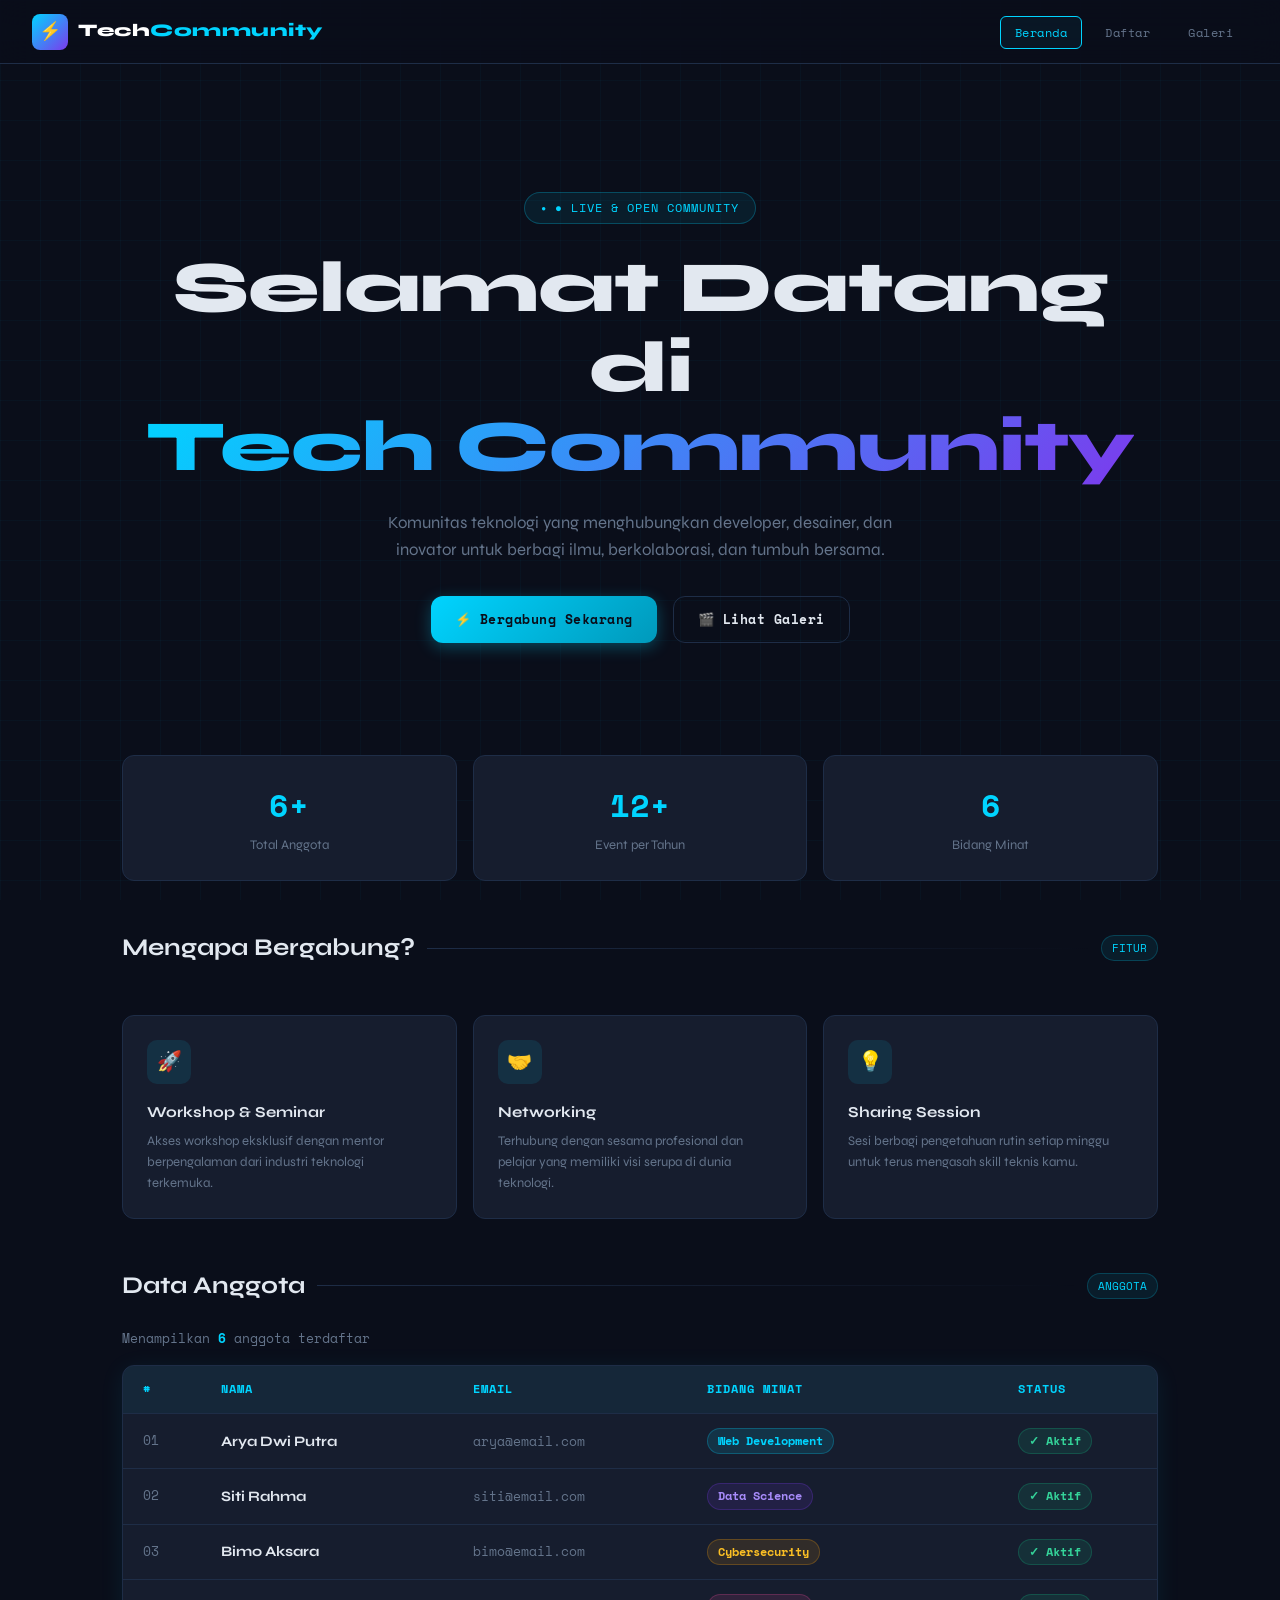
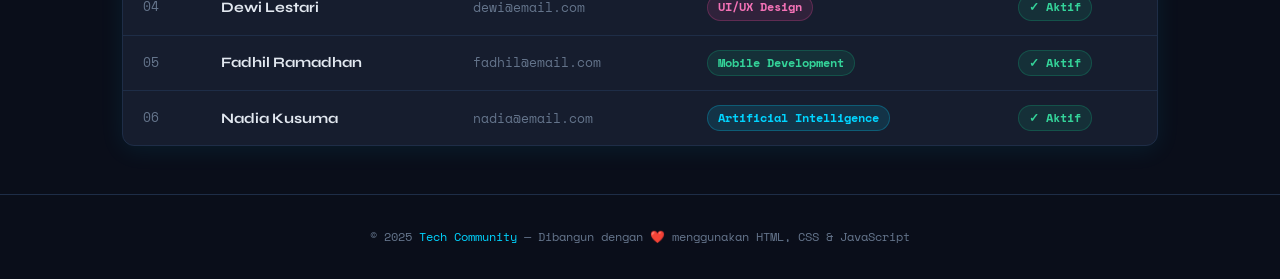
==== index.html @ 028c6102 "first commit" ====
<!DOCTYPE html>
<html lang="id">
<head>
  <meta charset="UTF-8" />
  <meta name="viewport" content="width=device-width, initial-scale=1.0" />
  <title>Tech Community — Beranda</title>
  <link rel="stylesheet" href="./style.css" />
</head>
<body>

  <!-- NAVBAR -->
  <nav class="navbar">
    <a href="./index.html" class="navbar-brand">
      <div class="brand-icon">⚡</div>
      <span class="brand-text">Tech<span>Community</span></span>
    </a>
    <ul class="nav-links">
      <li><a href="./index.html" class="active">Beranda</a></li>
      <li><a href="./form.html">Daftar</a></li>
      <li><a href="./gallery.html">Galeri</a></li>
    </ul>
  </nav>

  <!-- MAIN CONTENT -->
  <main>

    <!-- HERO -->
    <section class="hero">
      <div class="hero-badge">● Live & Open Community</div>
      <h1>Selamat Datang di<br><span class="gradient-text">Tech Community</span></h1>
      <p class="hero-desc">
        Komunitas teknologi yang menghubungkan developer, desainer, dan inovator
        untuk berbagi ilmu, berkolaborasi, dan tumbuh bersama.
      </p>
      <div class="hero-actions">
        <a href="./form.html" class="btn btn-primary">⚡ Bergabung Sekarang</a>
        <a href="./gallery.html" class="btn btn-outline">🎬 Lihat Galeri</a>
      </div>
    </section>

    <!-- STATS -->
    <div class="stats-row" id="stats-row">
      <div class="stat-card">
        <div class="stat-number" id="stat-members">—</div>
        <div class="stat-label">Total Anggota</div>
      </div>
      <div class="stat-card">
        <div class="stat-number">12+</div>
        <div class="stat-label">Event per Tahun</div>
      </div>
      <div class="stat-card">
        <div class="stat-number">6</div>
        <div class="stat-label">Bidang Minat</div>
      </div>
    </div>

    <!-- FEATURES -->
    <section>
      <div class="section-title">
        <h2>Mengapa Bergabung?</h2>
        <div class="section-line"></div>
        <span class="section-tag">FITUR</span>
      </div>
      <div class="features-grid">
        <div class="feature-card">
          <div class="feature-icon">🚀</div>
          <h3>Workshop & Seminar</h3>
          <p>Akses workshop eksklusif dengan mentor berpengalaman dari industri teknologi terkemuka.</p>
        </div>
        <div class="feature-card">
          <div class="feature-icon">🤝</div>
          <h3>Networking</h3>
          <p>Terhubung dengan sesama profesional dan pelajar yang memiliki visi serupa di dunia teknologi.</p>
        </div>
        <div class="feature-card">
          <div class="feature-icon">💡</div>
          <h3>Sharing Session</h3>
          <p>Sesi berbagi pengetahuan rutin setiap minggu untuk terus mengasah skill teknis kamu.</p>
        </div>
      </div>
    </section>

    <!-- MEMBER TABLE -->
    <section>
      <div class="section-title">
        <h2>Data Anggota</h2>
        <div class="section-line"></div>
        <span class="section-tag">ANGGOTA</span>
      </div>
      <div class="members-count">
        Menampilkan <span id="table-count">0</span> anggota terdaftar
      </div>
      <div class="table-wrapper">
        <table>
          <thead>
            <tr>
              <th>#</th>
              <th>Nama</th>
              <th>Email</th>
              <th>Bidang Minat</th>
              <th>Status</th>
            </tr>
          </thead>
          <tbody id="member-table-body">
            <!-- Diisi oleh JavaScript -->
          </tbody>
        </table>
      </div>
    </section>

  </main>

  <!-- FOOTER -->
  <footer>
    <p>© 2025 <a href="./index.html">Tech Community</a> — Dibangun dengan ❤️ menggunakan HTML, CSS & JavaScript</p>
  </footer>

  <script>
    // ============================================================
    // DATA ANGGOTA — Array JavaScript (simulasi database)
    // ============================================================

    // Data statis awal
    const INITIAL_MEMBERS = [
      { nama: "Arya Dwi Putra",     email: "arya@email.com",   minat: "Web Development" },
      { nama: "Siti Rahma",         email: "siti@email.com",   minat: "Data Science" },
      { nama: "Bimo Aksara",        email: "bimo@email.com",   minat: "Cybersecurity" },
      { nama: "Dewi Lestari",       email: "dewi@email.com",   minat: "UI/UX Design" },
      { nama: "Fadhil Ramadhan",    email: "fadhil@email.com", minat: "Mobile Development" },
      { nama: "Nadia Kusuma",       email: "nadia@email.com",  minat: "Artificial Intelligence" },
    ];

    // Array utama — gabungkan data awal + data dari form (disimpan di sessionStorage)
    let members = [...INITIAL_MEMBERS];

    const BADGE_MAP = {
      "Web Development":      "badge-blue",
      "Data Science":         "badge-purple",
      "Cybersecurity":        "badge-yellow",
      "UI/UX Design":         "badge-pink",
      "Mobile Development":   "badge-green",
      "Artificial Intelligence": "badge-blue",
    };

    // Ambil data tambahan dari sessionStorage (dari form.html)
    function loadFromStorage() {
      const saved = sessionStorage.getItem("tc_members");
      if (saved) {
        const extra = JSON.parse(saved);
        members = [...INITIAL_MEMBERS, ...extra];
      }
    }

    // Render tabel
    function renderTable() {
      const tbody = document.getElementById("member-table-body");
      document.getElementById("table-count").textContent = members.length;
      document.getElementById("stat-members").textContent = members.length + "+";

      if (members.length === 0) {
        tbody.innerHTML = `
          <tr><td colspan="5" style="text-align:center;color:var(--muted);padding:2rem;">
            Belum ada anggota.
          </td></tr>`;
        return;
      }

      tbody.innerHTML = members.map((m, i) => `
        <tr>
          <td style="color:var(--muted);font-family:var(--font-mono);font-size:0.8rem;">${String(i + 1).padStart(2, "0")}</td>
          <td><strong>${escapeHtml(m.nama)}</strong></td>
          <td style="font-family:var(--font-mono);font-size:0.82rem;color:var(--muted);">${escapeHtml(m.email)}</td>
          <td><span class="badge ${BADGE_MAP[m.minat] || 'badge-blue'}">${escapeHtml(m.minat)}</span></td>
          <td><span class="badge badge-green">✓ Aktif</span></td>
        </tr>
      `).join("");
    }

    // Escape HTML untuk keamanan
    function escapeHtml(str) {
      const div = document.createElement("div");
      div.appendChild(document.createTextNode(str));
      return div.innerHTML;
    }

    // Inisialisasi
    loadFromStorage();
    renderTable();
  </script>

</body>
</html>
---- style.css ----
/* =============================================
   TECH COMMUNITY - External Stylesheet
   ============================================= */

@import url('https://fonts.googleapis.com/css2?family=Space+Mono:wght@400;700&family=Syne:wght@400;600;700;800&display=swap');

/* === CSS VARIABLES === */
:root {
  --bg: #0a0e1a;
  --bg2: #111827;
  --card: #161d2e;
  --border: #1e2d47;
  --accent: #00d4ff;
  --accent2: #7c3aed;
  --accent3: #10b981;
  --text: #e2e8f0;
  --muted: #64748b;
  --white: #ffffff;
  --danger: #ef4444;
  --font-display: 'Syne', sans-serif;
  --font-mono: 'Space Mono', monospace;
  --radius: 12px;
  --shadow: 0 4px 24px rgba(0, 212, 255, 0.08);
  --glow: 0 0 20px rgba(0, 212, 255, 0.25);
}

/* === RESET === */
*, *::before, *::after { box-sizing: border-box; margin: 0; padding: 0; }
html { scroll-behavior: smooth; }

body {
  font-family: var(--font-display);
  background-color: var(--bg);
  color: var(--text);
  min-height: 100vh;
  line-height: 1.6;
  overflow-x: hidden;
}

/* === BACKGROUND GRID EFFECT === */
body::before {
  content: '';
  position: fixed;
  inset: 0;
  background-image:
    linear-gradient(rgba(0,212,255,0.03) 1px, transparent 1px),
    linear-gradient(90deg, rgba(0,212,255,0.03) 1px, transparent 1px);
  background-size: 40px 40px;
  pointer-events: none;
  z-index: 0;
}

/* === NAVBAR === */
.navbar {
  position: sticky;
  top: 0;
  z-index: 100;
  background: rgba(10, 14, 26, 0.85);
  backdrop-filter: blur(16px);
  border-bottom: 1px solid var(--border);
  padding: 0 2rem;
  display: flex;
  align-items: center;
  justify-content: space-between;
  height: 64px;
}

.navbar-brand {
  display: flex;
  align-items: center;
  gap: 10px;
  text-decoration: none;
}

.brand-icon {
  width: 36px;
  height: 36px;
  background: linear-gradient(135deg, var(--accent), var(--accent2));
  border-radius: 8px;
  display: flex;
  align-items: center;
  justify-content: center;
  font-size: 18px;
}

.brand-text {
  font-family: var(--font-display);
  font-weight: 800;
  font-size: 1.1rem;
  color: var(--white);
  letter-spacing: 0.5px;
}

.brand-text span {
  color: var(--accent);
}

.nav-links {
  display: flex;
  gap: 0.5rem;
  list-style: none;
}

.nav-links a {
  text-decoration: none;
  color: var(--muted);
  font-family: var(--font-mono);
  font-size: 0.78rem;
  padding: 6px 14px;
  border-radius: 6px;
  border: 1px solid transparent;
  transition: all 0.2s ease;
  letter-spacing: 0.5px;
}

.nav-links a:hover,
.nav-links a.active {
  color: var(--accent);
  border-color: var(--accent);
  background: rgba(0,212,255,0.05);
}

/* === MAIN CONTENT WRAPPER === */
main {
  position: relative;
  z-index: 1;
  max-width: 1100px;
  margin: 0 auto;
  padding: 3rem 2rem;
}

/* === HERO SECTION === */
.hero {
  text-align: center;
  padding: 5rem 0 4rem;
}

.hero-badge {
  display: inline-flex;
  align-items: center;
  gap: 8px;
  background: rgba(0,212,255,0.08);
  border: 1px solid rgba(0,212,255,0.25);
  border-radius: 999px;
  padding: 6px 16px;
  font-family: var(--font-mono);
  font-size: 0.72rem;
  color: var(--accent);
  letter-spacing: 1px;
  margin-bottom: 1.5rem;
  text-transform: uppercase;
  animation: fadeInDown 0.6s ease both;
}

.hero-badge::before {
  content: '●';
  font-size: 8px;
  animation: blink 1.5s infinite;
}

@keyframes blink {
  0%, 100% { opacity: 1; }
  50% { opacity: 0.2; }
}

.hero h1 {
  font-size: clamp(2.5rem, 6vw, 4.5rem);
  font-weight: 800;
  line-height: 1.1;
  letter-spacing: -1px;
  animation: fadeInUp 0.7s ease 0.1s both;
}

.hero h1 .gradient-text {
  background: linear-gradient(135deg, var(--accent), var(--accent2));
  -webkit-background-clip: text;
  -webkit-text-fill-color: transparent;
  background-clip: text;
}

.hero-desc {
  max-width: 560px;
  margin: 1.5rem auto;
  color: var(--muted);
  font-size: 1.05rem;
  animation: fadeInUp 0.7s ease 0.2s both;
}

.hero-actions {
  display: flex;
  gap: 1rem;
  justify-content: center;
  flex-wrap: wrap;
  margin-top: 2rem;
  animation: fadeInUp 0.7s ease 0.3s both;
}

/* === BUTTONS === */
.btn {
  display: inline-flex;
  align-items: center;
  gap: 8px;
  padding: 12px 24px;
  border-radius: var(--radius);
  font-family: var(--font-mono);
  font-size: 0.82rem;
  font-weight: 700;
  letter-spacing: 0.5px;
  text-decoration: none;
  cursor: pointer;
  border: none;
  transition: all 0.2s ease;
}

.btn-primary {
  background: linear-gradient(135deg, var(--accent), #0099bb);
  color: var(--bg);
  box-shadow: 0 4px 16px rgba(0,212,255,0.3);
}

.btn-primary:hover {
  transform: translateY(-2px);
  box-shadow: 0 8px 24px rgba(0,212,255,0.4);
}

.btn-outline {
  background: transparent;
  color: var(--text);
  border: 1px solid var(--border);
}

.btn-outline:hover {
  border-color: var(--accent);
  color: var(--accent);
  background: rgba(0,212,255,0.05);
}

.btn-secondary {
  background: rgba(124,58,237,0.15);
  color: #a78bfa;
  border: 1px solid rgba(124,58,237,0.3);
}

.btn-secondary:hover {
  background: rgba(124,58,237,0.25);
  transform: translateY(-2px);
}

.btn-danger {
  background: rgba(239,68,68,0.1);
  color: #f87171;
  border: 1px solid rgba(239,68,68,0.3);
}

.btn-danger:hover {
  background: rgba(239,68,68,0.2);
}

/* === STATS ROW === */
.stats-row {
  display: grid;
  grid-template-columns: repeat(3, 1fr);
  gap: 1rem;
  margin: 3rem 0;
}

.stat-card {
  background: var(--card);
  border: 1px solid var(--border);
  border-radius: var(--radius);
  padding: 1.5rem;
  text-align: center;
  transition: border-color 0.2s;
}

.stat-card:hover { border-color: var(--accent); }

.stat-number {
  font-size: 2rem;
  font-weight: 800;
  color: var(--accent);
  font-family: var(--font-mono);
}

.stat-label {
  color: var(--muted);
  font-size: 0.82rem;
  margin-top: 4px;
}

/* === SECTION TITLES === */
.section-title {
  display: flex;
  align-items: center;
  gap: 12px;
  margin-bottom: 1.5rem;
}

.section-title h2 {
  font-size: 1.5rem;
  font-weight: 700;
}

.section-line {
  flex: 1;
  height: 1px;
  background: linear-gradient(90deg, var(--border), transparent);
}

.section-tag {
  font-family: var(--font-mono);
  font-size: 0.7rem;
  color: var(--accent);
  background: rgba(0,212,255,0.08);
  border: 1px solid rgba(0,212,255,0.2);
  padding: 3px 10px;
  border-radius: 999px;
}

/* === TABLE === */
.table-wrapper {
  background: var(--card);
  border: 1px solid var(--border);
  border-radius: var(--radius);
  overflow: hidden;
  box-shadow: var(--shadow);
  animation: fadeInUp 0.5s ease both;
}

table {
  width: 100%;
  border-collapse: collapse;
}

thead {
  background: rgba(0,212,255,0.05);
  border-bottom: 1px solid var(--border);
}

thead th {
  padding: 14px 20px;
  text-align: left;
  font-family: var(--font-mono);
  font-size: 0.72rem;
  letter-spacing: 1px;
  text-transform: uppercase;
  color: var(--accent);
}

tbody tr {
  border-bottom: 1px solid var(--border);
  transition: background 0.15s;
}

tbody tr:last-child { border-bottom: none; }

tbody tr:hover { background: rgba(0,212,255,0.03); }

tbody td {
  padding: 14px 20px;
  font-size: 0.9rem;
  color: var(--text);
}

.badge {
  display: inline-block;
  padding: 3px 10px;
  border-radius: 999px;
  font-size: 0.72rem;
  font-family: var(--font-mono);
  font-weight: 700;
}

.badge-blue { background: rgba(0,212,255,0.12); color: var(--accent); border: 1px solid rgba(0,212,255,0.25); }
.badge-purple { background: rgba(124,58,237,0.12); color: #a78bfa; border: 1px solid rgba(124,58,237,0.25); }
.badge-green { background: rgba(16,185,129,0.12); color: #34d399; border: 1px solid rgba(16,185,129,0.25); }
.badge-yellow { background: rgba(245,158,11,0.12); color: #fbbf24; border: 1px solid rgba(245,158,11,0.25); }
.badge-pink { background: rgba(236,72,153,0.12); color: #f472b6; border: 1px solid rgba(236,72,153,0.25); }

/* === FORM PAGE === */
.form-container {
  max-width: 640px;
  margin: 0 auto;
}

.form-header {
  margin-bottom: 2.5rem;
}

.form-header h1 {
  font-size: 2rem;
  font-weight: 800;
  margin-bottom: 0.5rem;
}

.form-card {
  background: var(--card);
  border: 1px solid var(--border);
  border-radius: var(--radius);
  padding: 2rem;
  box-shadow: var(--shadow);
}

.form-group {
  margin-bottom: 1.5rem;
}

label {
  display: block;
  font-family: var(--font-mono);
  font-size: 0.75rem;
  letter-spacing: 0.8px;
  text-transform: uppercase;
  color: var(--muted);
  margin-bottom: 8px;
}

input[type="text"],
input[type="email"],
select,
textarea {
  width: 100%;
  background: var(--bg);
  border: 1px solid var(--border);
  border-radius: 8px;
  padding: 12px 16px;
  color: var(--text);
  font-family: var(--font-display);
  font-size: 0.95rem;
  outline: none;
  transition: border-color 0.2s, box-shadow 0.2s;
  -webkit-appearance: none;
}

input:focus, select:focus, textarea:focus {
  border-color: var(--accent);
  box-shadow: 0 0 0 3px rgba(0,212,255,0.1);
}

select option {
  background: var(--bg2);
  color: var(--text);
}

input::placeholder { color: var(--muted); }

.form-actions {
  display: flex;
  gap: 1rem;
  margin-top: 1.5rem;
}

/* === RESULT PANEL === */
.result-panel {
  display: none;
  margin-top: 1.5rem;
  background: rgba(16,185,129,0.05);
  border: 1px solid rgba(16,185,129,0.2);
  border-radius: var(--radius);
  padding: 1.5rem;
  animation: fadeInUp 0.4s ease;
}

.result-panel.show { display: block; }

.result-panel h3 {
  color: var(--accent3);
  font-family: var(--font-mono);
  font-size: 0.8rem;
  letter-spacing: 1px;
  text-transform: uppercase;
  margin-bottom: 1rem;
}

.result-grid {
  display: grid;
  grid-template-columns: 1fr 1fr;
  gap: 0.75rem;
}

.result-item label {
  font-size: 0.68rem;
  color: var(--muted);
  text-transform: uppercase;
  margin-bottom: 2px;
}

.result-item p {
  color: var(--white);
  font-size: 0.9rem;
}

/* === MEMBERS TABLE SECTION === */
.members-section {
  margin-top: 2rem;
}

.members-count {
  font-family: var(--font-mono);
  font-size: 0.8rem;
  color: var(--muted);
  margin-bottom: 1rem;
}

.members-count span {
  color: var(--accent);
  font-weight: 700;
}

/* === GALLERY PAGE === */
.gallery-header {
  text-align: center;
  padding: 3rem 0 2rem;
}

.gallery-header h1 {
  font-size: 2.5rem;
  font-weight: 800;
  margin-bottom: 0.5rem;
}

.media-grid {
  display: grid;
  grid-template-columns: 1fr 1fr;
  gap: 1.5rem;
  margin-top: 2rem;
}

.media-card {
  background: var(--card);
  border: 1px solid var(--border);
  border-radius: var(--radius);
  overflow: hidden;
  transition: border-color 0.2s, transform 0.2s;
  box-shadow: var(--shadow);
}

.media-card:hover {
  border-color: var(--accent);
  transform: translateY(-3px);
}

.media-card.full-width {
  grid-column: 1 / -1;
}

.media-card-header {
  padding: 16px 20px;
  border-bottom: 1px solid var(--border);
  display: flex;
  align-items: center;
  justify-content: space-between;
}

.media-card-header h3 {
  font-size: 0.9rem;
  font-weight: 700;
  display: flex;
  align-items: center;
  gap: 8px;
}

.media-card-header .icon {
  font-size: 1rem;
}

.media-card-body {
  padding: 1.5rem;
}

/* === IMAGE GALLERY === */
.img-display {
  width: 100%;
  height: 220px;
  object-fit: cover;
  border-radius: 8px;
  display: block;
  transition: opacity 0.3s ease;
}

.img-controls {
  display: flex;
  gap: 8px;
  margin-top: 1rem;
  flex-wrap: wrap;
}

.img-dot {
  width: 8px;
  height: 8px;
  border-radius: 50%;
  background: var(--border);
  cursor: pointer;
  border: none;
  transition: background 0.2s;
}

.img-dot.active { background: var(--accent); }

/* === VIDEO === */
.video-wrapper {
  position: relative;
  padding-bottom: 56.25%;
  height: 0;
  border-radius: 8px;
  overflow: hidden;
}

.video-wrapper iframe {
  position: absolute;
  top: 0; left: 0;
  width: 100%; height: 100%;
  border: none;
}

/* === AUDIO PLAYER === */
.audio-player {
  background: var(--bg);
  border: 1px solid var(--border);
  border-radius: 12px;
  padding: 1.5rem;
}

.audio-info {
  display: flex;
  align-items: center;
  gap: 1rem;
  margin-bottom: 1.2rem;
}

.audio-thumb {
  width: 52px;
  height: 52px;
  background: linear-gradient(135deg, var(--accent), var(--accent2));
  border-radius: 10px;
  display: flex;
  align-items: center;
  justify-content: center;
  font-size: 22px;
  flex-shrink: 0;
}

.audio-title {
  font-weight: 700;
  font-size: 0.95rem;
}

.audio-artist {
  color: var(--muted);
  font-size: 0.8rem;
  font-family: var(--font-mono);
}

.audio-controls {
  display: flex;
  align-items: center;
  gap: 10px;
  flex-wrap: wrap;
}

.audio-progress {
  flex: 1;
  height: 4px;
  background: var(--border);
  border-radius: 999px;
  min-width: 80px;
  overflow: hidden;
}

.audio-progress-fill {
  height: 100%;
  background: linear-gradient(90deg, var(--accent), var(--accent2));
  border-radius: 999px;
  width: 0%;
  transition: width 0.3s;
}

.audio-time {
  font-family: var(--font-mono);
  font-size: 0.72rem;
  color: var(--muted);
  min-width: 70px;
  text-align: right;
}

.btn-icon {
  width: 40px;
  height: 40px;
  border-radius: 50%;
  display: flex;
  align-items: center;
  justify-content: center;
  font-size: 1rem;
  cursor: pointer;
  border: 1px solid var(--border);
  background: var(--card);
  color: var(--text);
  transition: all 0.2s;
}

.btn-icon:hover {
  border-color: var(--accent);
  color: var(--accent);
}

.btn-icon.active {
  background: var(--accent);
  border-color: var(--accent);
  color: var(--bg);
}

/* === VOLUME === */
.volume-control {
  display: flex;
  align-items: center;
  gap: 8px;
}

.volume-control input[type="range"] {
  width: 70px;
  padding: 0;
  height: 4px;
  border: none;
  border-radius: 999px;
  background: var(--border);
  accent-color: var(--accent);
  cursor: pointer;
}

/* === FEATURE CARDS === */
.features-grid {
  display: grid;
  grid-template-columns: repeat(3, 1fr);
  gap: 1rem;
  margin: 3rem 0;
}

.feature-card {
  background: var(--card);
  border: 1px solid var(--border);
  border-radius: var(--radius);
  padding: 1.5rem;
  transition: all 0.2s;
}

.feature-card:hover {
  border-color: var(--accent);
  transform: translateY(-3px);
  box-shadow: var(--glow);
}

.feature-icon {
  width: 44px;
  height: 44px;
  border-radius: 10px;
  display: flex;
  align-items: center;
  justify-content: center;
  font-size: 20px;
  margin-bottom: 1rem;
  background: rgba(0,212,255,0.1);
}

.feature-card h3 {
  font-size: 0.95rem;
  font-weight: 700;
  margin-bottom: 6px;
}

.feature-card p {
  color: var(--muted);
  font-size: 0.82rem;
}

/* === FOOTER === */
footer {
  position: relative;
  z-index: 1;
  border-top: 1px solid var(--border);
  padding: 2rem;
  text-align: center;
  color: var(--muted);
  font-family: var(--font-mono);
  font-size: 0.75rem;
}

footer a { color: var(--accent); text-decoration: none; }
footer a:hover { text-decoration: underline; }

/* === ANIMATIONS === */
@keyframes fadeInUp {
  from { opacity: 0; transform: translateY(20px); }
  to { opacity: 1; transform: translateY(0); }
}

@keyframes fadeInDown {
  from { opacity: 0; transform: translateY(-10px); }
  to { opacity: 1; transform: translateY(0); }
}

/* === TOAST NOTIFICATION === */
.toast {
  position: fixed;
  bottom: 2rem;
  right: 2rem;
  background: var(--card);
  border: 1px solid var(--accent3);
  border-radius: var(--radius);
  padding: 1rem 1.5rem;
  color: var(--text);
  font-size: 0.88rem;
  display: flex;
  align-items: center;
  gap: 10px;
  z-index: 999;
  animation: slideInRight 0.3s ease, fadeOut 0.3s ease 2.7s forwards;
  box-shadow: 0 4px 24px rgba(0,0,0,0.3);
}

@keyframes slideInRight {
  from { opacity: 0; transform: translateX(40px); }
  to { opacity: 1; transform: translateX(0); }
}

@keyframes fadeOut {
  to { opacity: 0; transform: translateX(40px); }
}

/* === EMPTY STATE === */
.empty-state {
  text-align: center;
  padding: 3rem;
  color: var(--muted);
}

.empty-state .empty-icon { font-size: 2.5rem; margin-bottom: 1rem; }
.empty-state p { font-size: 0.88rem; }

/* === RESPONSIVE === */
@media (max-width: 768px) {
  main { padding: 2rem 1rem; }
  .hero { padding: 3rem 0 2rem; }
  .hero h1 { font-size: 2rem; }
  .stats-row { grid-template-columns: 1fr; }
  .features-grid { grid-template-columns: 1fr; }
  .media-grid { grid-template-columns: 1fr; }
  .result-grid { grid-template-columns: 1fr; }
  .nav-links { gap: 0.2rem; }
  .nav-links a { padding: 5px 10px; font-size: 0.72rem; }
}
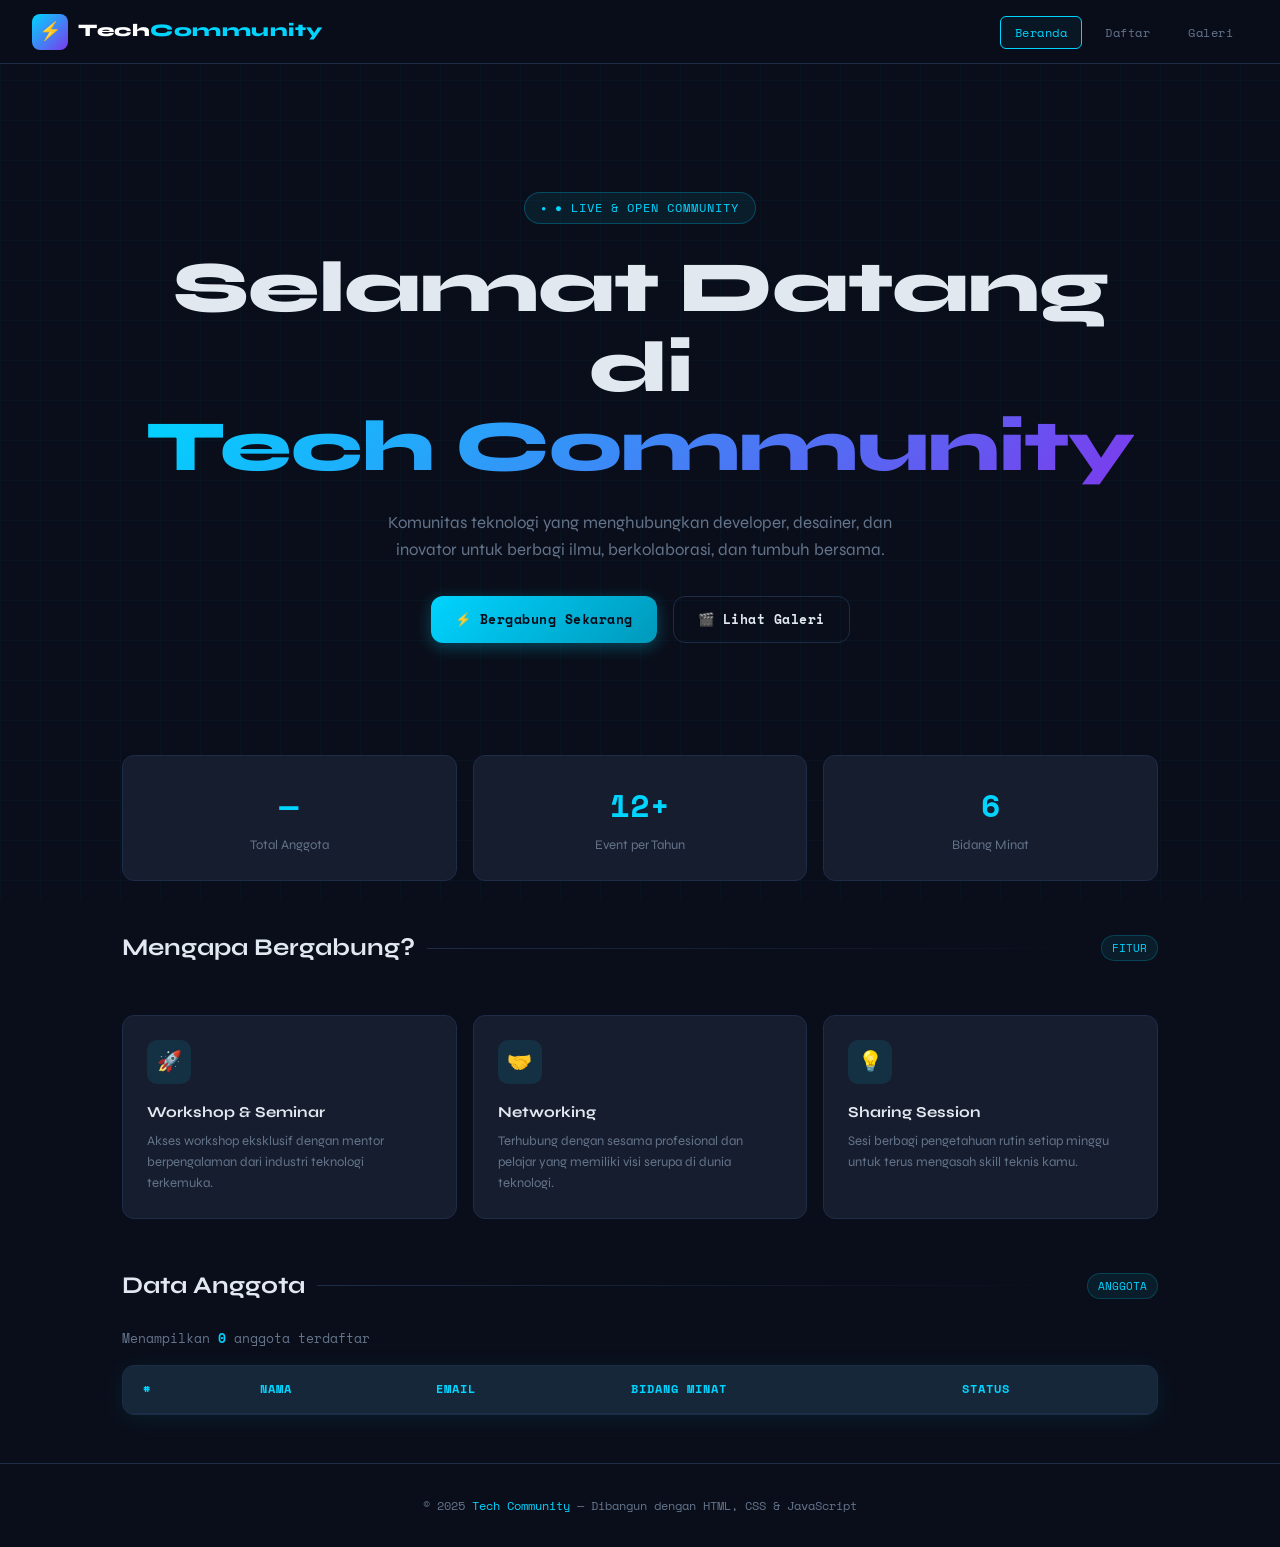
==== commit 1d910bf4: "hai" ====
--- a/index.html
+++ b/index.html
@@ -26,7 +26,7 @@
 
     <!-- HERO -->
     <section class="hero">
-      <div class="hero-badge">● Live & Open Community</div>
+      <div class="hero-badge">● Live &amp; Open Community</div>
       <h1>Selamat Datang di<br><span class="gradient-text">Tech Community</span></h1>
       <p class="hero-desc">
         Komunitas teknologi yang menghubungkan developer, desainer, dan inovator
@@ -39,7 +39,7 @@
     </section>
 
     <!-- STATS -->
-    <div class="stats-row" id="stats-row">
+    <div class="stats-row">
       <div class="stat-card">
         <div class="stat-number" id="stat-members">—</div>
         <div class="stat-label">Total Anggota</div>
@@ -64,7 +64,7 @@
       <div class="features-grid">
         <div class="feature-card">
           <div class="feature-icon">🚀</div>
-          <h3>Workshop & Seminar</h3>
+          <h3>Workshop &amp; Seminar</h3>
           <p>Akses workshop eksklusif dengan mentor berpengalaman dari industri teknologi terkemuka.</p>
         </div>
         <div class="feature-card">
@@ -80,7 +80,7 @@
       </div>
     </section>
 
-    <!-- MEMBER TABLE -->
+    <!-- TABEL ANGGOTA -->
     <section>
       <div class="section-title">
         <h2>Data Anggota</h2>
@@ -102,7 +102,7 @@
             </tr>
           </thead>
           <tbody id="member-table-body">
-            <!-- Diisi oleh JavaScript -->
+            <!-- Diisi oleh main.js -->
           </tbody>
         </table>
       </div>
@@ -112,81 +112,11 @@
 
   <!-- FOOTER -->
   <footer>
-    <p>© 2025 <a href="./index.html">Tech Community</a> — Dibangun dengan ❤️ menggunakan HTML, CSS & JavaScript</p>
+    <p>© 2025 <a href="./index.html">Tech Community</a> — Dibangun dengan HTML, CSS &amp; JavaScript</p>
   </footer>
 
-  <script>
-    // ============================================================
-    // DATA ANGGOTA — Array JavaScript (simulasi database)
-    // ============================================================
-
-    // Data statis awal
-    const INITIAL_MEMBERS = [
-      { nama: "Arya Dwi Putra",     email: "arya@email.com",   minat: "Web Development" },
-      { nama: "Siti Rahma",         email: "siti@email.com",   minat: "Data Science" },
-      { nama: "Bimo Aksara",        email: "bimo@email.com",   minat: "Cybersecurity" },
-      { nama: "Dewi Lestari",       email: "dewi@email.com",   minat: "UI/UX Design" },
-      { nama: "Fadhil Ramadhan",    email: "fadhil@email.com", minat: "Mobile Development" },
-      { nama: "Nadia Kusuma",       email: "nadia@email.com",  minat: "Artificial Intelligence" },
-    ];
-
-    // Array utama — gabungkan data awal + data dari form (disimpan di sessionStorage)
-    let members = [...INITIAL_MEMBERS];
-
-    const BADGE_MAP = {
-      "Web Development":      "badge-blue",
-      "Data Science":         "badge-purple",
-      "Cybersecurity":        "badge-yellow",
-      "UI/UX Design":         "badge-pink",
-      "Mobile Development":   "badge-green",
-      "Artificial Intelligence": "badge-blue",
-    };
-
-    // Ambil data tambahan dari sessionStorage (dari form.html)
-    function loadFromStorage() {
-      const saved = sessionStorage.getItem("tc_members");
-      if (saved) {
-        const extra = JSON.parse(saved);
-        members = [...INITIAL_MEMBERS, ...extra];
-      }
-    }
-
-    // Render tabel
-    function renderTable() {
-      const tbody = document.getElementById("member-table-body");
-      document.getElementById("table-count").textContent = members.length;
-      document.getElementById("stat-members").textContent = members.length + "+";
-
-      if (members.length === 0) {
-        tbody.innerHTML = `
-          <tr><td colspan="5" style="text-align:center;color:var(--muted);padding:2rem;">
-            Belum ada anggota.
-          </td></tr>`;
-        return;
-      }
-
-      tbody.innerHTML = members.map((m, i) => `
-        <tr>
-          <td style="color:var(--muted);font-family:var(--font-mono);font-size:0.8rem;">${String(i + 1).padStart(2, "0")}</td>
-          <td><strong>${escapeHtml(m.nama)}</strong></td>
-          <td style="font-family:var(--font-mono);font-size:0.82rem;color:var(--muted);">${escapeHtml(m.email)}</td>
-          <td><span class="badge ${BADGE_MAP[m.minat] || 'badge-blue'}">${escapeHtml(m.minat)}</span></td>
-          <td><span class="badge badge-green">✓ Aktif</span></td>
-        </tr>
-      `).join("");
-    }
-
-    // Escape HTML untuk keamanan
-    function escapeHtml(str) {
-      const div = document.createElement("div");
-      div.appendChild(document.createTextNode(str));
-      return div.innerHTML;
-    }
-
-    // Inisialisasi
-    loadFromStorage();
-    renderTable();
-  </script>
+  <!-- JavaScript eksternal -->
+  <script src="./script.js"></script>
 
 </body>
-</html>+</html> 
